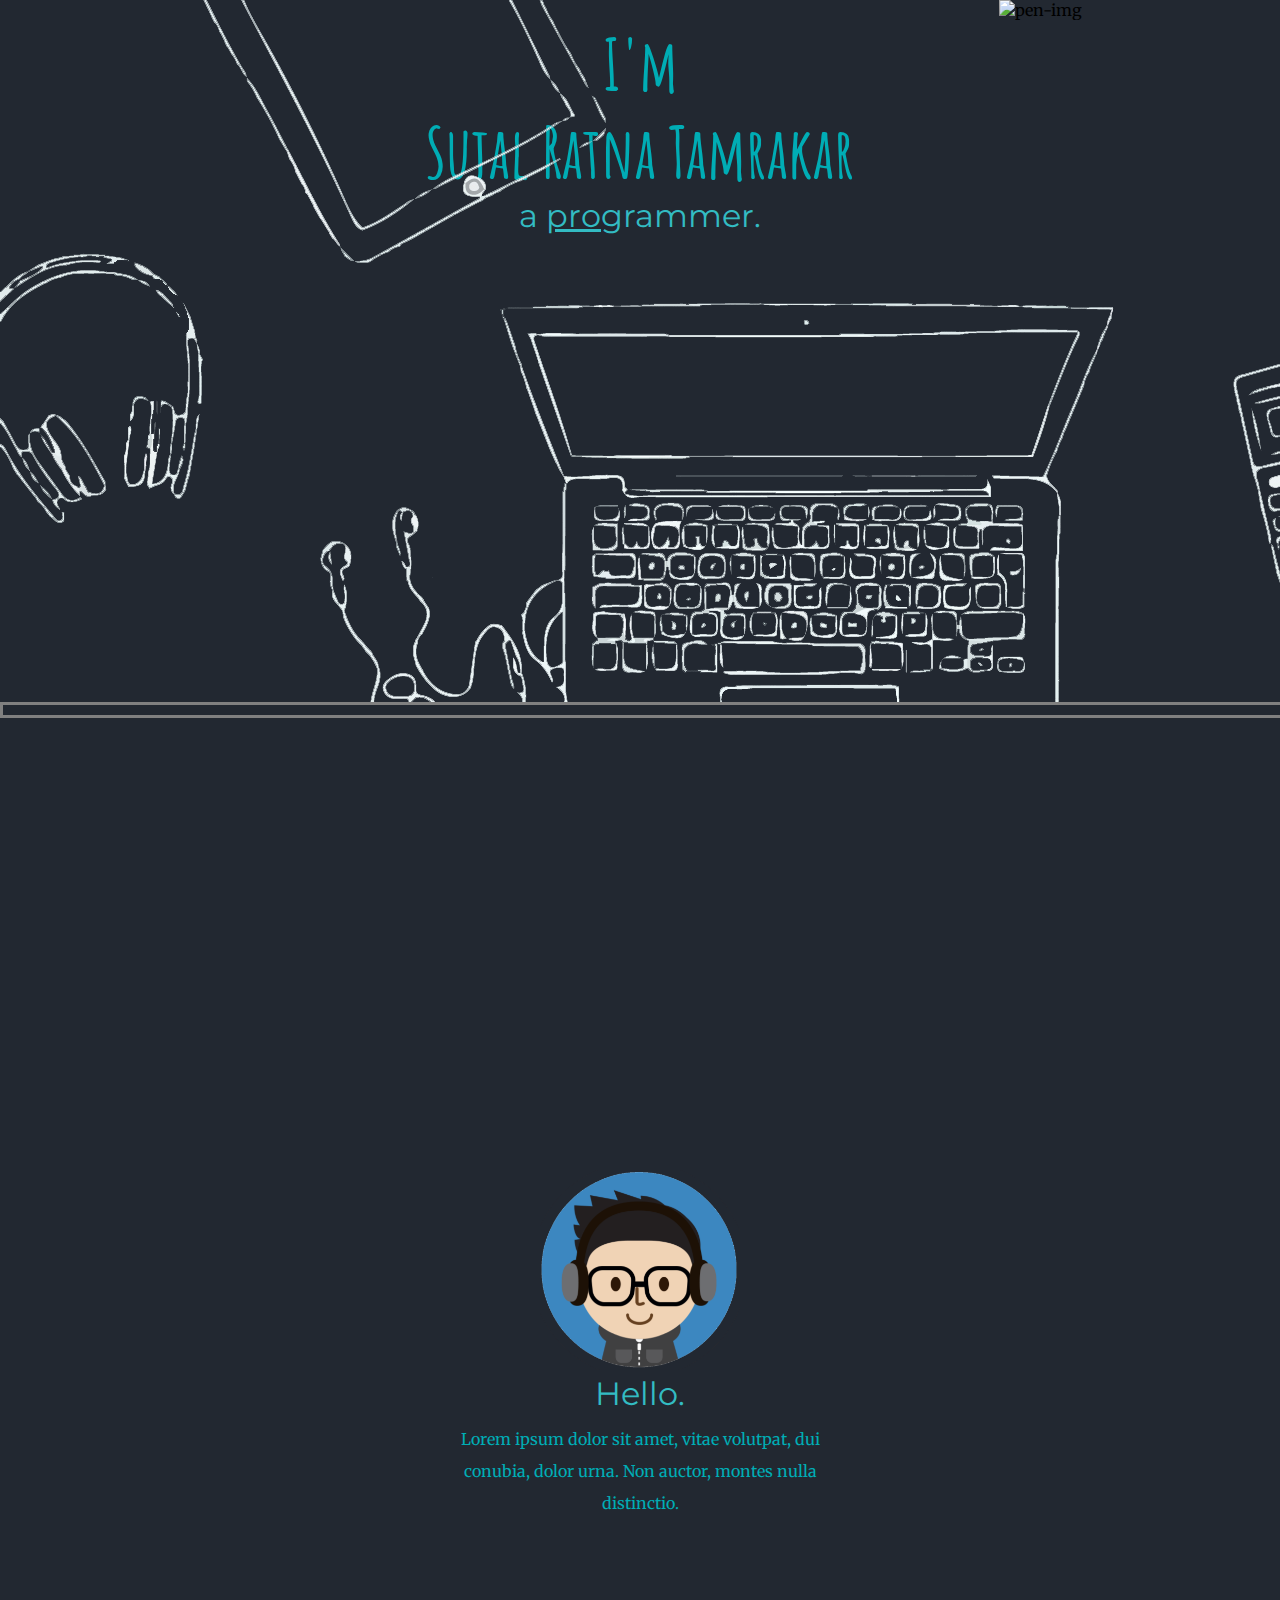
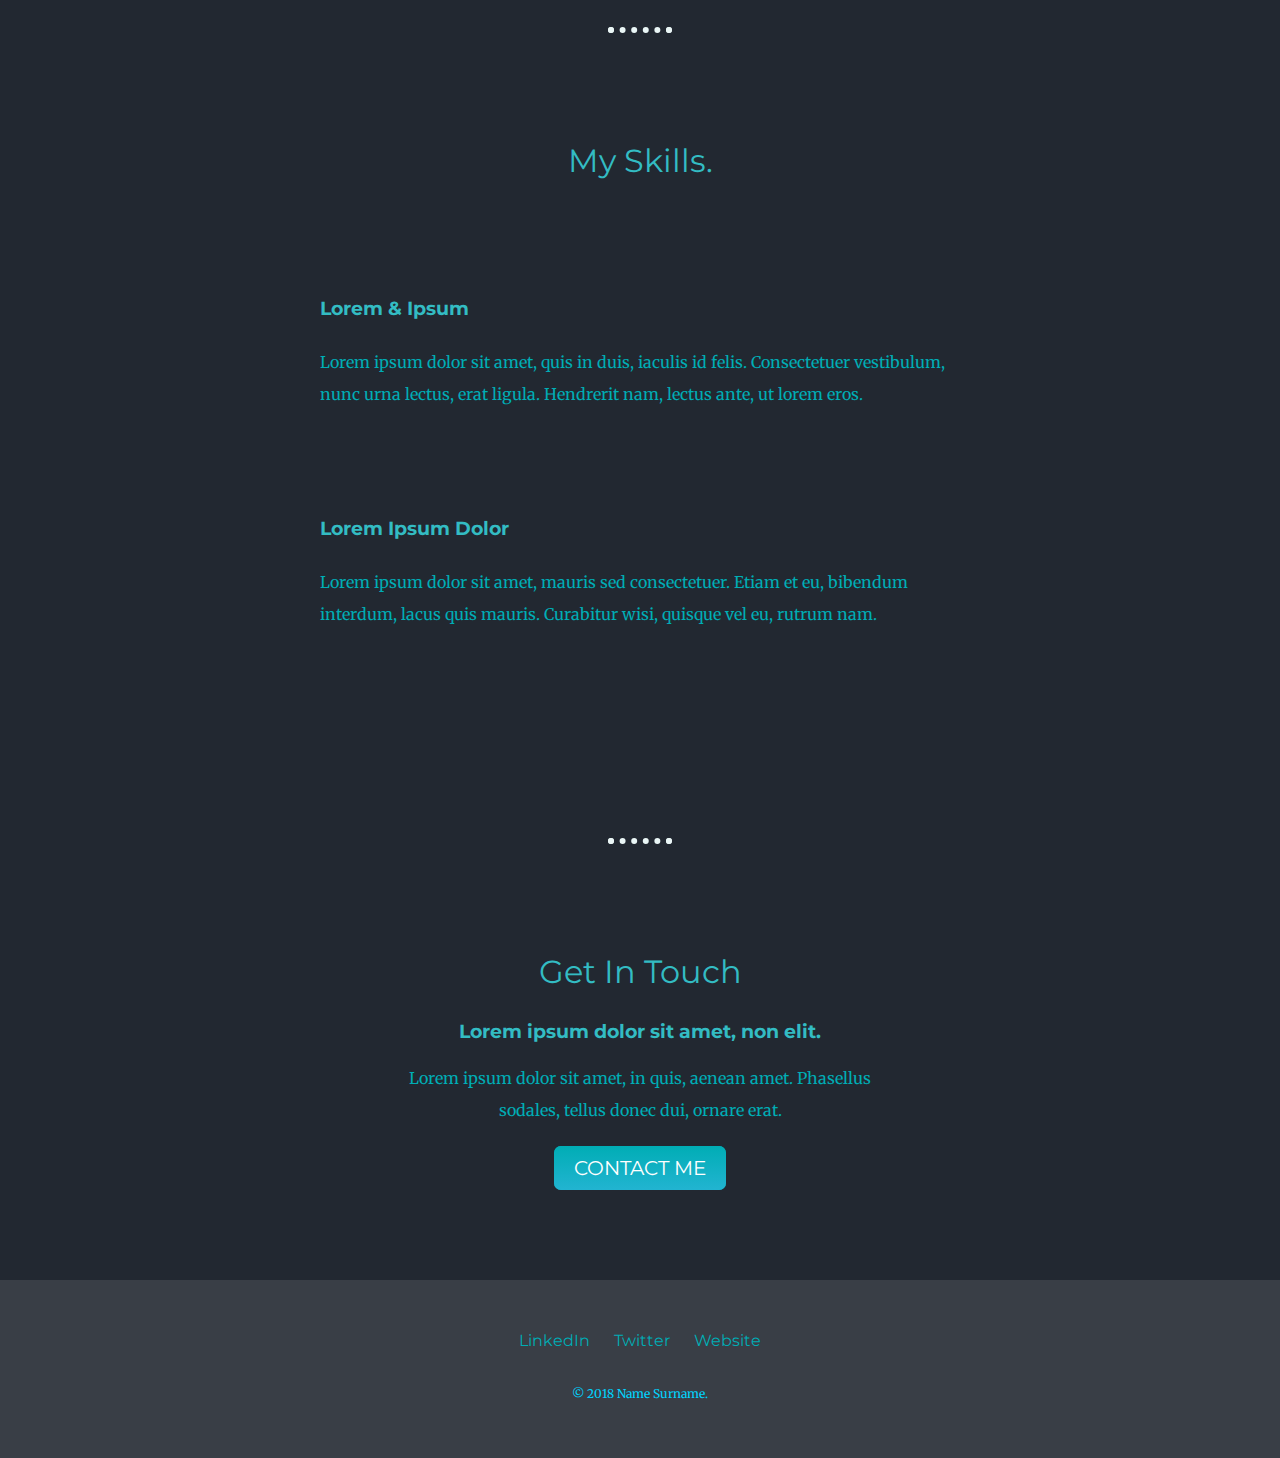
==== project2.html @ a17ddc80 "Added projects" ====
<!DOCTYPE html>
<html>
  <head>
    <meta charset="utf-8">
    <title>Sujal Ratna Tamrakar</title>
    <link rel="stylesheet" href="css/project2-css.css">
    <link rel="icon" href="favicon_io/favicon.ico">
    <link href="https://fonts.googleapis.com/css2?family=Amatic+SC:wght@700&family=Merriweather:wght@300&family=Montserrat&family=Sacramento&display=swap" rel="stylesheet">
  </head>
  <body>

    <div class="top-container">
      <img class="pen" src="images/project1/pen.png" alt="pen-img">
      <h1>I'm<br />Sujal Ratna Tamrakar</h1>
      <h2>a <span class="pro">pro</span>grammer.</h2>
      <img class="headphones" src="images/project2/headphones.png" alt="headphones-img">
      <img class="tablet" src="images/project2/tablet.png" alt="tablet-img">
      <img class="laptop" src="images/project2/laptop.png" alt="laptop-img">
      <img class="calculator" src="images/project2/calculator.png" alt="calculator-img">
      <hr class="top-container-hr">
    </div>
    <div class="middle-container">
      <div class="profile">
        <img class="me" src="images/project2/me.png" alt="me-img">
        <h2>Hello.</h2>
        <p class="intro">Lorem ipsum dolor sit amet, vitae volutpat, dui conubia, dolor urna. Non auctor, montes nulla distinctio.</p>
      </div>
      <hr>
      <div class="skills">
        <h2>My Skills.</h2>
        <div class="skill-row">
          <img class="android" src="https://media.giphy.com/media/Y4bzv6DYbYzy8jDnoW/giphy.gif" alt="">
          <h3>Lorem & Ipsum</h3>
          <p>Lorem ipsum dolor sit amet, quis in duis, iaculis id felis. Consectetuer vestibulum, nunc urna lectus, erat ligula. Hendrerit nam, lectus ante, ut lorem eros.</p>
        </div>
        <div class="skill-row">
          <img class="web" src="https://media.giphy.com/media/d9IfL7seBexHLct75B/giphy.gif" alt="">
          <h3>Lorem Ipsum Dolor</h3>
          <p>Lorem ipsum dolor sit amet, mauris sed consectetuer. Etiam et eu, bibendum interdum, lacus quis mauris. Curabitur wisi, quisque vel eu, rutrum nam.</p>
        </div>
      </div>
      <hr>
      <div class="contact-me">
        <h2>Get In Touch</h2>
        <h3>Lorem ipsum dolor sit amet, non elit.</h3>
        <p class="contact-msg">Lorem ipsum dolor sit amet, in quis, aenean amet. Phasellus sodales, tellus donec dui, ornare erat.</p>
        <a class="btn" href="mailto:name@email.com">CONTACT ME</a>
      </div>
    </div>


    <div class="bottom-container">
      <a class="footer-link" href="https://www.linkedin.com/">LinkedIn</a>
      <a class="footer-link" href="https://twitter.com/">Twitter</a>
      <a class="footer-link" href="https://www.appbrewery.co/">Website</a>
      <p class="copyright">© 2018 Name Surname.</p>
    </div>

  </body>
</html>
---- css/project2-css.css ----
h1 {
  margin-top: 0;
  margin-bottom: 0;
  color: #00adb5;
  font-family: 'Amatic SC', cursive;
  font-size: 4.375rem;
}

h2 {
  font-family: 'Montserrat', sans-serif;
  font-size: 2rem;
  margin-top: 0;
  margin-bottom: 0;
  font-weight: normal;
  color: 	#33BCC3;
  padding-bottom: 10px;
}

h3 {
  font-family: 'Montserrat', sans-serif;
  color: 	#33BCC3;
}

div {
  background-color: #222831;
}

hr{
  border: dotted #EAF6F6 6px;
  border-bottom: none;
  width: 4%;
}
p {
  color: #00adb5;
  line-height: 2;
}

body {
  margin: 0;
  text-align: center;
  font-family: 'Merriweather', serif;
  background-image: url("images/bg.jpg");
}
a{
  text-decoration: none;
  margin: 0 10px;
  font-family: 'Montserrat', sans-serif;
  color: #00adb5;
}
a:hover{
  color: #00d4ff;
}
.pro{
  text-decoration: underline;
}
.laptop{
  position: absolute;
  top: auto;
  bottom: auto;
  left: 25%;
  right: 0;
}
.calculator{
  position:relative;
  left: 700px;
}
.headphones{
  position: absolute;
  left:0;
}
.tablet{
  position: absolute;
  top:0;
  left:15%;
}
.pen{
  position: relative;
  left:400px;
  margin-bottom: 0;
}
.top-container{
  height: 970px;
  width:100%;
}
.top-container-hr{
  position: relative;
  top:58px;
  height: 10px;
  border: solid;
  width: 100%;
}
.middle-container{
  padding: 100px 0;
}
.bottom-container{
  background-color: #393e46;
  padding: 50px 0 20px;
}
.profile{
  padding: 100px 0;
}
.skills{
  padding: 100px 0;
}
.intro{
  width: 30%;
  margin: auto;
}
.contact-me{
  padding: 100px 0 0 0;
}
.skill-row{
  width: 50%;
  margin:100px auto 100px auto;
  text-align: left;
  line-height: 2;
}
.contact-msg{
  width: 40%;
  margin:auto;
  padding-bottom: 30px;
}
.copyright{
  font-size: 0.75rem;
  color: #00d4ff;
  padding: 20px 0;
}
.android{
  width: 20%;
  float: left;
  margin-right: 30px;
}
.web{
  width: 20%;
  float: right;
  margin-left: 30px;
}

.me {
  height: 200px;
  width: 200px;
}

.code1 {
  position: relative;
  left: 100px;
  height: 80px;
  width: 80px;
}

.code2 {
  position: absolute;
  left: 600px;
  height: 80px;
  width: 80px;
}
.btn {
  background: #00adb5;
  background-image: -webkit-linear-gradient(top, #00adb5, #22b4d1);
  background-image: -moz-linear-gradient(top, #00adb5, #22b4d1);
  background-image: -ms-linear-gradient(top, #00adb5, #22b4d1);
  background-image: -o-linear-gradient(top, #00adb5, #22b4d1);
  background-image: linear-gradient(to bottom, #00adb5, #22b4d1);
  -webkit-border-radius: 7;
  -moz-border-radius: 7;
  border-radius: 7px;
  font-family: 'Montserrat', sans-serif;
  color: #ffffff;
  font-size: 20px;
  padding: 10px 20px 10px 20px;
  text-decoration: none;
}

.btn:hover {
  background: #00adb5;
  background-image: -webkit-linear-gradient(top, #00adb5, #41d2e8);
  background-image: -moz-linear-gradient(top, #00adb5, #41d2e8);
  background-image: -ms-linear-gradient(top, #00adb5, #41d2e8);
  background-image: -o-linear-gradient(top, #00adb5, #41d2e8);
  background-image: linear-gradient(to bottom, #00adb5, #41d2e8);
  text-decoration: none;
}
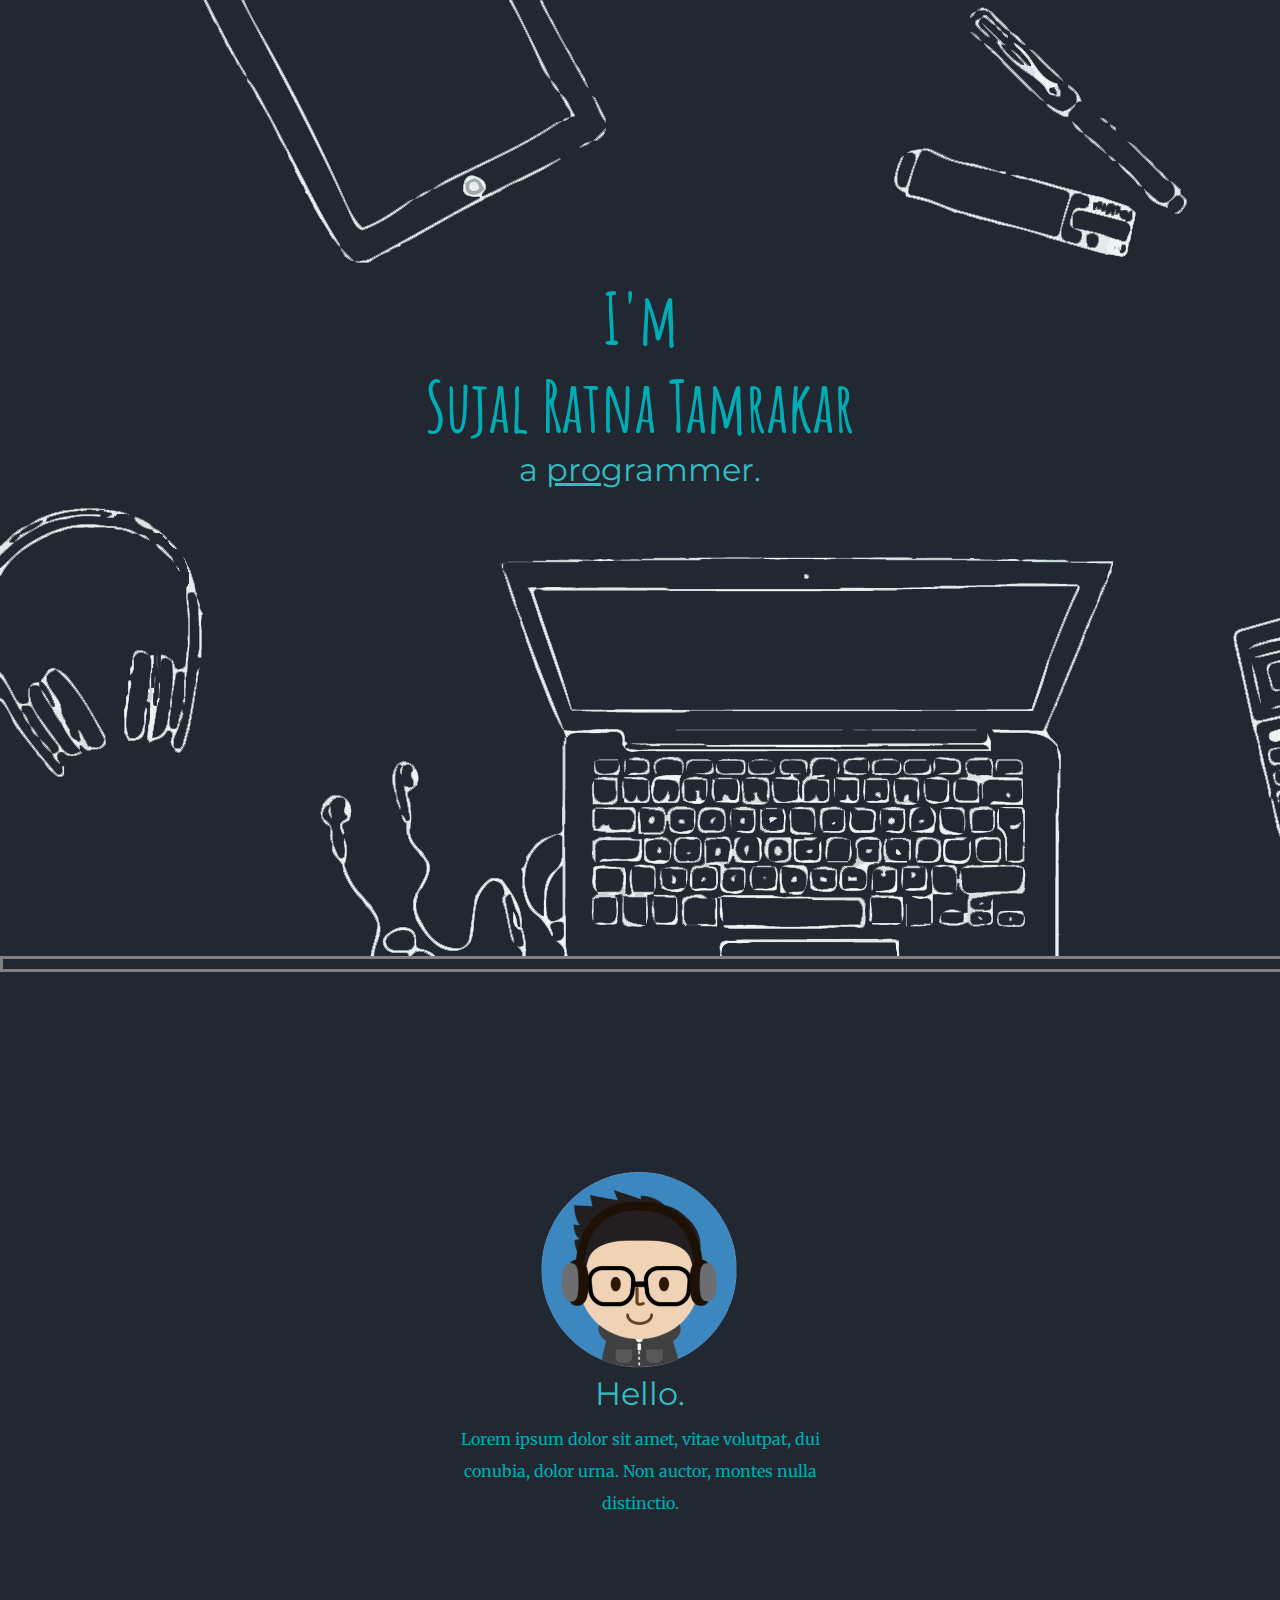
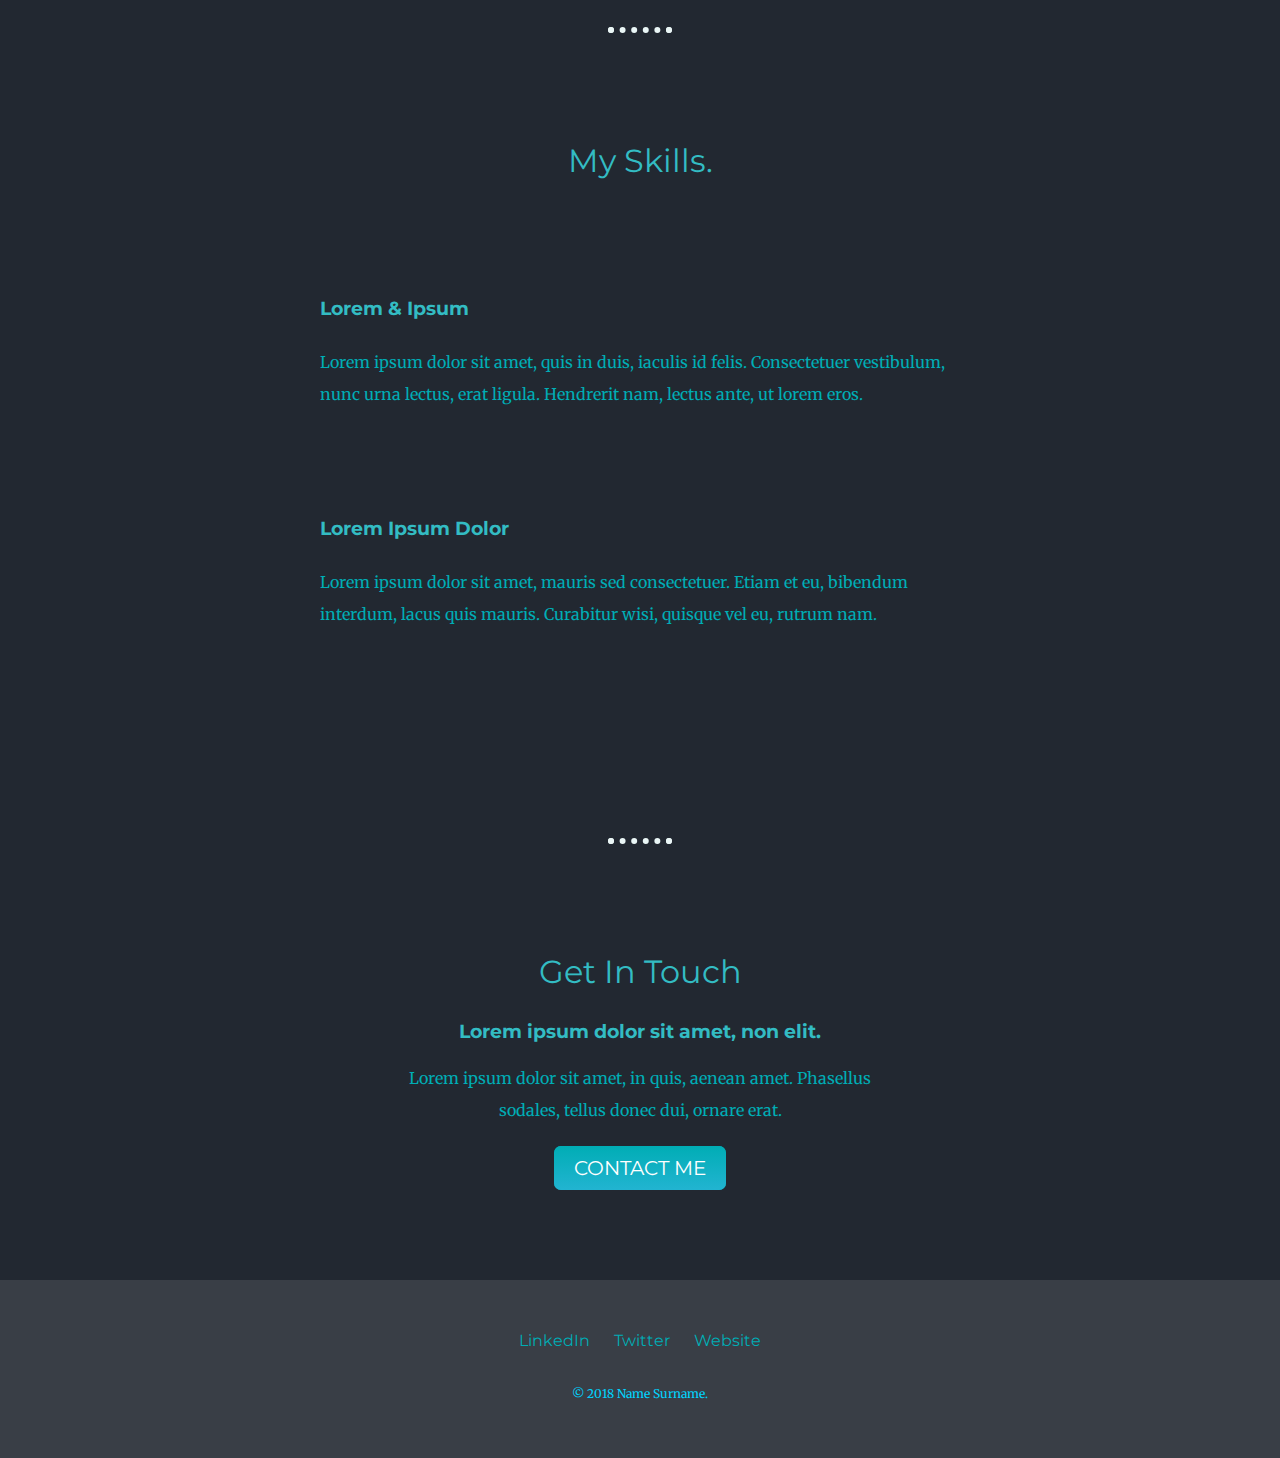
==== commit fb61fd88: "Update project2.html" ====
--- a/project2.html
+++ b/project2.html
@@ -10,7 +10,7 @@
   <body>
 
     <div class="top-container">
-      <img class="pen" src="images/project1/pen.png" alt="pen-img">
+      <img class="pen" src="images/project2/pen.png" alt="pen-img">
       <h1>I'm<br />Sujal Ratna Tamrakar</h1>
       <h2>a <span class="pro">pro</span>grammer.</h2>
       <img class="headphones" src="images/project2/headphones.png" alt="headphones-img">
